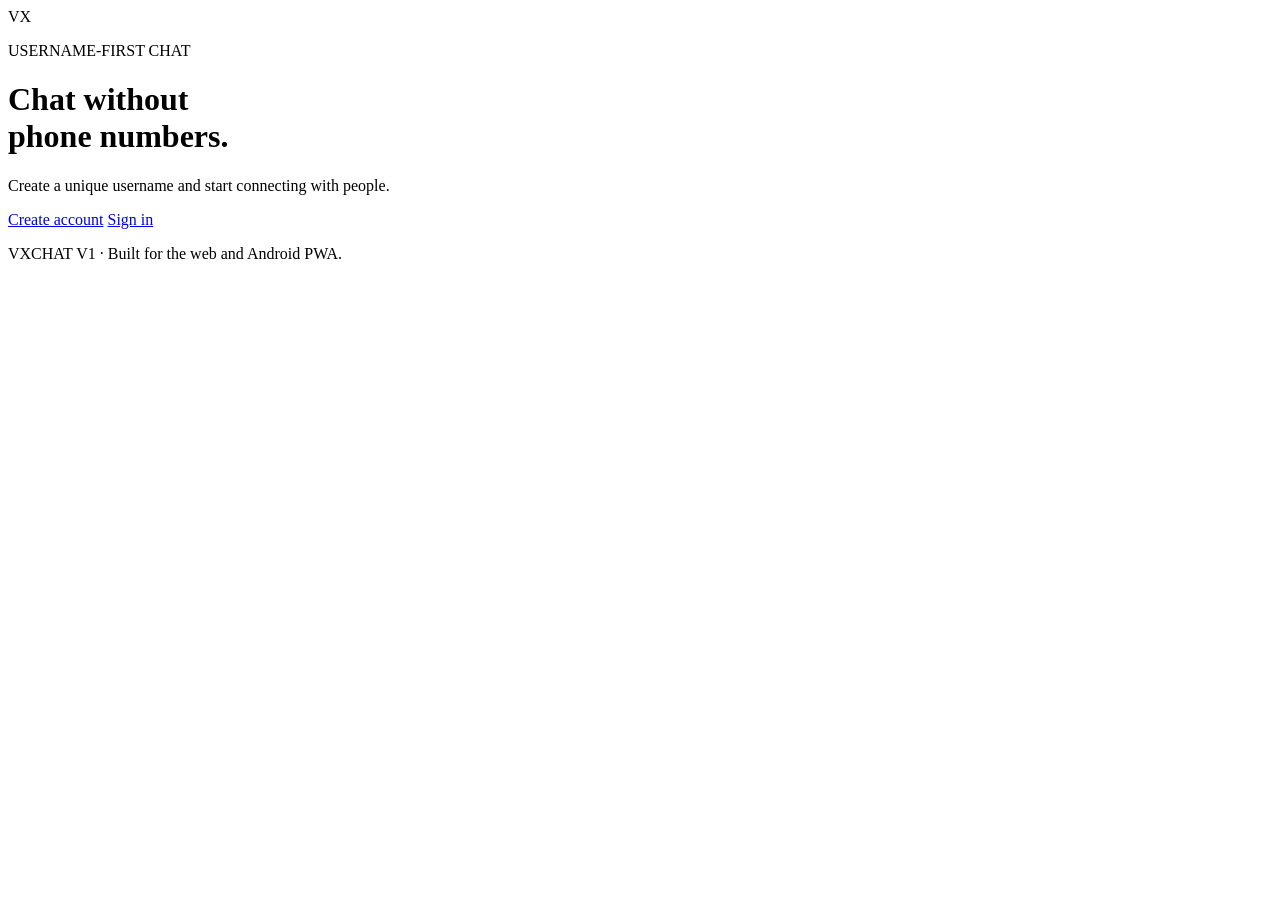
==== index.html @ 8b76cb80 "Add files via upload" ====
<!doctype html>
<html lang="id">
<head>
  <meta charset="utf-8">
  <meta name="viewport" content="width=device-width, initial-scale=1">
  <meta name="theme-color" content="#6d5dfc">
  <meta name="description" content="VXCHAT — public username-based chat.">
  <link rel="manifest" href="manifest.json">
  <link rel="stylesheet" href="css/style.css">
  <title>VXCHAT</title>
</head>
<body>
  <main class="landing">
    <div class="brand-mark">VX</div>
    <p class="eyebrow">USERNAME-FIRST CHAT</p>
    <h1>Chat without<br><span>phone numbers.</span></h1>
    <p class="lead">Create a unique username and start connecting with people.</p>
    <div class="actions">
      <a class="btn primary" href="register.html">Create account</a>
      <a class="btn ghost" href="login.html">Sign in</a>
    </div>
    <p class="muted">VXCHAT V1 · Built for the web and Android PWA.</p>
  </main>
  <script>
    if ("serviceWorker" in navigator) navigator.serviceWorker.register("sw.js").catch(console.error);
  </script>
</body>
</html>
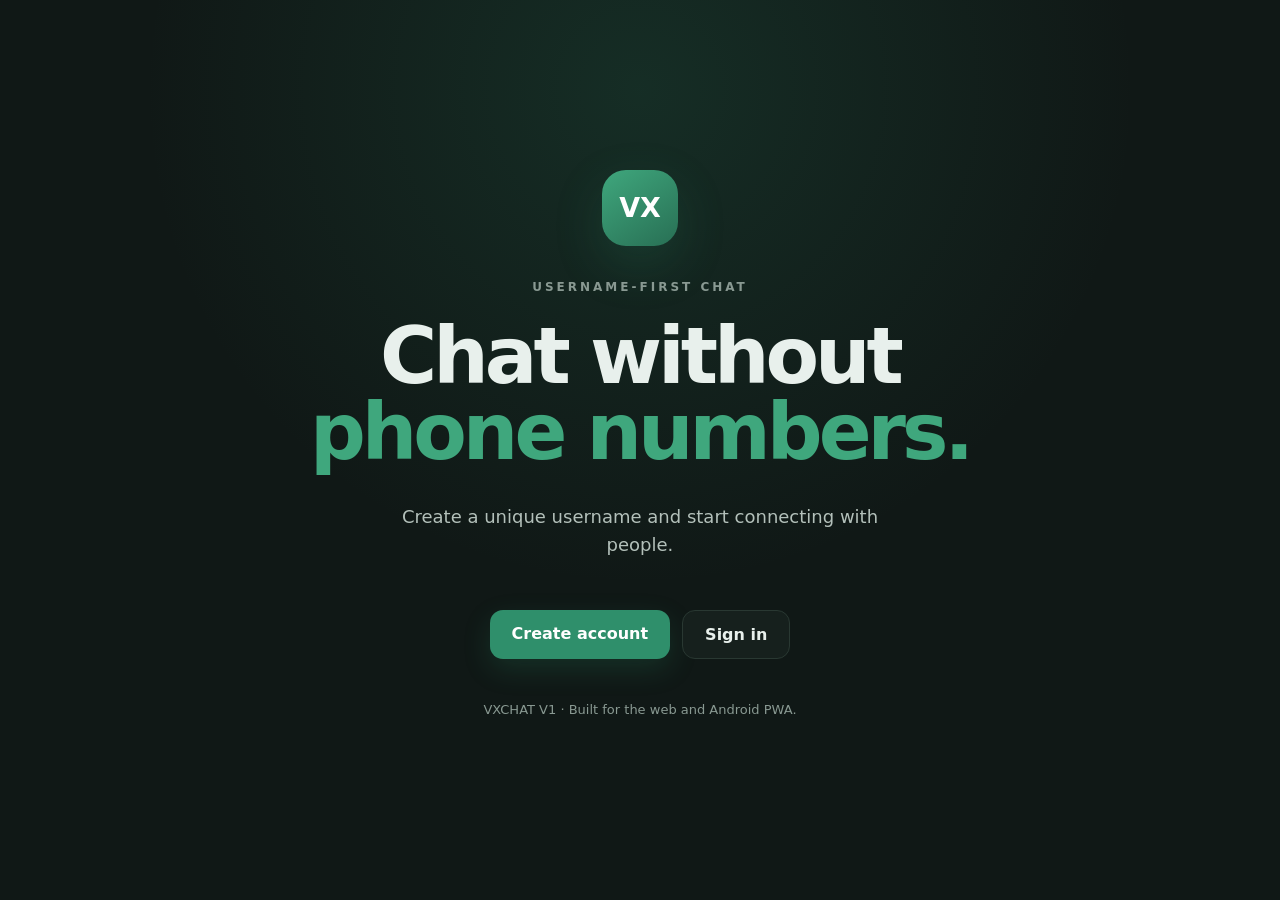
==== commit e89a49a9: "Update index.html" ====
--- a/index.html
+++ b/index.html
@@ -3,7 +3,7 @@
 <head>
   <meta charset="utf-8">
   <meta name="viewport" content="width=device-width, initial-scale=1">
-  <meta name="theme-color" content="#6d5dfc">
+  <meta name="theme-color" content="#101816">
   <meta name="description" content="VXCHAT — public username-based chat.">
   <link rel="manifest" href="manifest.json">
   <link rel="stylesheet" href="css/style.css">
--- a/css/style.css
+++ b/css/style.css
@@ -0,0 +1,839 @@
+/* =========================================================
+   VXCHAT — FINAL UI V1
+   Theme: Dark Charcoal + Muted Green
+   ========================================================= */
+
+*{
+  box-sizing:border-box;
+}
+
+html,
+body{
+  margin:0;
+  min-height:100%;
+  font-family:Inter,ui-sans-serif,system-ui,-apple-system,BlinkMacSystemFont,"Segoe UI",sans-serif;
+  background:#101816;
+  color:#e8f0ec;
+}
+
+body{
+  overflow-x:hidden;
+}
+
+a{
+  color:inherit;
+  text-decoration:none;
+}
+
+button,
+input{
+  font:inherit;
+}
+
+
+/* =========================================================
+   COLORS
+   ========================================================= */
+
+:root{
+  --bg:#101816;
+  --bg-soft:#121c19;
+  --surface:#16201d;
+  --surface-2:#1a2521;
+  --input:#1c2824;
+  --border:#293832;
+
+  --green:#2f8f6b;
+  --green-light:#3fa77d;
+  --green-dark:#286f54;
+
+  --text:#e8f0ec;
+  --text-soft:#b3c0ba;
+  --muted:#899992;
+
+  --danger:#d96f79;
+  --shadow:rgba(0,0,0,.28);
+}
+
+
+/* =========================================================
+   LANDING
+   ========================================================= */
+
+.landing{
+  min-height:100vh;
+  display:grid;
+  place-content:center;
+  text-align:center;
+  padding:32px;
+  background:
+    radial-gradient(
+      circle at 50% 10%,
+      rgba(47,143,107,.18) 0,
+      rgba(16,24,22,0) 48%
+    ),
+    var(--bg);
+}
+
+.brand-mark{
+  width:76px;
+  height:76px;
+  border-radius:24px;
+  display:grid;
+  place-items:center;
+  margin:0 auto 22px;
+  background:linear-gradient(
+    145deg,
+    var(--green-light),
+    var(--green-dark)
+  );
+  color:#fff;
+  font-size:27px;
+  font-weight:900;
+  box-shadow:0 18px 50px rgba(47,143,107,.20);
+}
+
+.brand-mark.small{
+  width:56px;
+  height:56px;
+  border-radius:18px;
+  font-size:20px;
+  margin:0 0 18px;
+}
+
+.eyebrow{
+  font-size:12px;
+  letter-spacing:3px;
+  color:var(--muted);
+  font-weight:800;
+}
+
+.landing h1{
+  font-size:clamp(44px,8vw,78px);
+  line-height:.98;
+  letter-spacing:-4px;
+  margin:12px 0;
+}
+
+.landing h1 span{
+  color:var(--green-light);
+}
+
+.lead{
+  max-width:520px;
+  margin:20px auto;
+  color:var(--text-soft);
+  font-size:18px;
+  line-height:1.6;
+}
+
+.actions{
+  display:flex;
+  gap:12px;
+  justify-content:center;
+  flex-wrap:wrap;
+  margin:30px 0;
+}
+
+
+/* =========================================================
+   BUTTONS
+   ========================================================= */
+
+.btn{
+  border:0;
+  border-radius:13px;
+  padding:14px 22px;
+  font-weight:800;
+  cursor:pointer;
+  transition:
+    background .18s ease,
+    transform .18s ease,
+    border-color .18s ease;
+}
+
+.btn:hover{
+  transform:translateY(-1px);
+}
+
+.btn:active{
+  transform:translateY(0);
+}
+
+.btn.primary{
+  background:var(--green);
+  color:#fff;
+  box-shadow:0 10px 28px rgba(47,143,107,.20);
+}
+
+.btn.primary:hover{
+  background:var(--green-light);
+}
+
+.btn.ghost{
+  background:var(--surface);
+  border:1px solid var(--border);
+  color:var(--text);
+}
+
+.btn.ghost:hover{
+  background:var(--surface-2);
+  border-color:#395047;
+}
+
+.btn.full{
+  width:100%;
+}
+
+.muted{
+  color:var(--muted);
+  font-size:13px;
+  display:block;
+}
+
+
+/* =========================================================
+   AUTH — LOGIN / REGISTER
+   ========================================================= */
+
+.auth-page{
+  min-height:100vh;
+  display:grid;
+  place-items:center;
+  padding:20px;
+  background:
+    radial-gradient(
+      circle at 50% 0,
+      rgba(47,143,107,.17),
+      transparent 55%
+    ),
+    var(--bg);
+}
+
+.auth-card{
+  width:min(440px,100%);
+  padding:34px;
+  border:1px solid var(--border);
+  background:rgba(22,32,29,.94);
+  border-radius:25px;
+  box-shadow:0 25px 80px var(--shadow);
+  backdrop-filter:blur(14px);
+}
+
+.back{
+  color:var(--muted);
+  font-size:14px;
+  transition:color .18s ease;
+}
+
+.back:hover{
+  color:var(--text);
+}
+
+.auth-card h1{
+  font-size:32px;
+  margin:0 0 8px;
+  letter-spacing:-1px;
+}
+
+.auth-card form{
+  display:grid;
+  gap:16px;
+  margin-top:26px;
+}
+
+.auth-card label{
+  display:grid;
+  gap:7px;
+  color:var(--text-soft);
+  font-size:13px;
+  font-weight:700;
+}
+
+.auth-card input,
+.search-box input,
+.message-form input{
+  width:100%;
+  border:1px solid var(--border);
+  background:var(--input);
+  color:var(--text);
+  padding:13px 14px;
+  border-radius:12px;
+  outline:none;
+  transition:
+    border-color .18s ease,
+    background .18s ease,
+    box-shadow .18s ease;
+}
+
+.auth-card input::placeholder,
+.search-box input::placeholder,
+.message-form input::placeholder{
+  color:#718078;
+}
+
+.auth-card input:focus,
+.search-box input:focus,
+.message-form input:focus{
+  border-color:var(--green);
+  background:#1d2a26;
+  box-shadow:0 0 0 3px rgba(47,143,107,.10);
+}
+
+.form-message{
+  min-height:20px;
+  margin:0;
+  font-size:13px;
+  color:var(--danger);
+}
+
+.switch{
+  text-align:center;
+  color:var(--muted);
+  font-size:13px;
+  margin-bottom:0;
+}
+
+.switch a{
+  color:var(--green-light);
+  font-weight:800;
+}
+
+
+/* =========================================================
+   CHAT PAGE
+   ========================================================= */
+
+.chat-page{
+  background:var(--bg);
+  min-height:100vh;
+}
+
+
+/* =========================================================
+   TOP BAR
+   ========================================================= */
+
+.topbar{
+  height:64px;
+  border-bottom:1px solid var(--border);
+  background:rgba(18,28,25,.96);
+  display:flex;
+  align-items:center;
+  justify-content:space-between;
+  padding:0 18px;
+  position:relative;
+  z-index:10;
+}
+
+.brand-inline{
+  font-weight:900;
+  letter-spacing:.5px;
+  display:flex;
+  align-items:center;
+}
+
+.brand-dot{
+  display:inline-grid;
+  place-items:center;
+  width:34px;
+  height:34px;
+  border-radius:11px;
+  background:var(--green);
+  color:#fff;
+  margin-right:9px;
+  font-size:11px;
+  box-shadow:0 7px 20px rgba(47,143,107,.18);
+}
+
+.top-actions{
+  display:flex;
+  gap:8px;
+}
+
+.icon-btn{
+  width:38px;
+  height:38px;
+  border:1px solid var(--border);
+  background:var(--surface);
+  color:var(--text-soft);
+  border-radius:11px;
+  cursor:pointer;
+  transition:
+    background .18s ease,
+    color .18s ease,
+    border-color .18s ease;
+}
+
+.icon-btn:hover{
+  background:var(--surface-2);
+  color:var(--text);
+  border-color:#3b5148;
+}
+
+
+/* =========================================================
+   MAIN CHAT LAYOUT
+   ========================================================= */
+
+.chat-layout{
+  height:calc(100vh - 64px);
+  display:grid;
+  grid-template-columns:330px minmax(0,1fr);
+}
+
+
+/* =========================================================
+   SIDEBAR
+   ========================================================= */
+
+.sidebar{
+  border-right:1px solid var(--border);
+  background:#121c19;
+  padding:16px;
+  overflow:auto;
+}
+
+.user-card{
+  display:flex;
+  align-items:center;
+  gap:11px;
+  padding:7px 8px 18px;
+}
+
+.avatar{
+  width:42px;
+  height:42px;
+  border-radius:14px;
+  background:linear-gradient(
+    145deg,
+    var(--green-light),
+    var(--green-dark)
+  );
+  display:grid;
+  place-items:center;
+  font-weight:900;
+  color:#fff;
+  flex:none;
+  box-shadow:0 7px 20px rgba(47,143,107,.14);
+}
+
+.search-box{
+  margin-bottom:12px;
+  position:relative;
+}
+
+.search-box input{
+  height:46px;
+  padding-left:15px;
+}
+
+.results{
+  display:grid;
+  gap:5px;
+}
+
+.result{
+  display:flex;
+  align-items:center;
+  gap:10px;
+  padding:11px;
+  border-radius:12px;
+  cursor:pointer;
+  transition:background .15s ease;
+}
+
+.result:hover{
+  background:var(--surface-2);
+}
+
+.result strong,
+.conversation-item strong{
+  font-size:14px;
+}
+
+.sidebar-label{
+  font-size:11px;
+  text-transform:uppercase;
+  letter-spacing:1.5px;
+  color:#708078;
+  margin:20px 8px 8px;
+}
+
+.conversation-list{
+  display:grid;
+  gap:4px;
+}
+
+.conversation-item{
+  display:flex;
+  align-items:center;
+  gap:10px;
+  padding:11px;
+  border-radius:12px;
+  cursor:pointer;
+  transition:background .15s ease;
+}
+
+.conversation-item:hover{
+  background:var(--surface-2);
+}
+
+.conversation-item .avatar{
+  width:38px;
+  height:38px;
+  border-radius:12px;
+}
+
+.conversation-item .muted{
+  overflow:hidden;
+  text-overflow:ellipsis;
+  white-space:nowrap;
+}
+
+
+/* =========================================================
+   CONVERSATION AREA
+   ========================================================= */
+
+.conversation{
+  min-width:0;
+  position:relative;
+  background:#101816;
+}
+
+.empty-state{
+  height:100%;
+  display:grid;
+  place-content:center;
+  text-align:center;
+  color:#77857f;
+  padding:30px;
+}
+
+.empty-icon{
+  font-size:42px;
+  opacity:.85;
+}
+
+.empty-state h2{
+  color:#cbd6d1;
+  margin:10px 0 5px;
+}
+
+.empty-state p{
+  margin:0;
+  color:#7e8b85;
+}
+
+
+/* =========================================================
+   CHAT WINDOW
+   ========================================================= */
+
+.chat-window{
+  height:100%;
+  display:grid;
+  grid-template-rows:64px minmax(0,1fr) 68px;
+  background:#101816;
+}
+
+.chat-header{
+  border-bottom:1px solid var(--border);
+  display:flex;
+  align-items:center;
+  gap:11px;
+  padding:10px 18px;
+  background:#121c19;
+}
+
+.chat-header .avatar{
+  width:40px;
+  height:40px;
+  border-radius:13px;
+}
+
+.chat-header strong{
+  color:var(--text);
+  font-size:14px;
+}
+
+.chat-header .muted{
+  margin-top:2px;
+}
+
+
+/* =========================================================
+   MESSAGES
+   ========================================================= */
+
+.messages{
+  overflow:auto;
+  padding:22px;
+  display:flex;
+  flex-direction:column;
+  gap:8px;
+  scroll-behavior:smooth;
+}
+
+.messages::-webkit-scrollbar,
+.sidebar::-webkit-scrollbar{
+  width:7px;
+}
+
+.messages::-webkit-scrollbar-track,
+.sidebar::-webkit-scrollbar-track{
+  background:transparent;
+}
+
+.messages::-webkit-scrollbar-thumb,
+.sidebar::-webkit-scrollbar-thumb{
+  background:#2a3833;
+  border-radius:10px;
+}
+
+.messages::-webkit-scrollbar-thumb:hover,
+.sidebar::-webkit-scrollbar-thumb:hover{
+  background:#354841;
+}
+
+.bubble{
+  max-width:min(70%,520px);
+  padding:10px 13px;
+  border-radius:16px;
+  background:#1d2925;
+  color:#e5ece8;
+  align-self:flex-start;
+  white-space:pre-wrap;
+  word-break:break-word;
+  border:1px solid #293832;
+  line-height:1.45;
+  box-shadow:0 3px 12px rgba(0,0,0,.10);
+}
+
+.bubble.mine{
+  background:var(--green-dark);
+  border-color:#327d61;
+  color:#f2faf6;
+  align-self:flex-end;
+}
+
+.bubble time{
+  display:block;
+  font-size:10px;
+  opacity:.55;
+  margin-top:4px;
+  text-align:right;
+}
+
+
+/* =========================================================
+   MESSAGE INPUT
+   ========================================================= */
+
+.message-form{
+  display:flex;
+  gap:8px;
+  padding:12px 16px;
+  border-top:1px solid var(--border);
+  background:#121c19;
+}
+
+.message-form input{
+  min-width:0;
+  height:44px;
+}
+
+.send-btn{
+  width:46px;
+  min-width:46px;
+  border:0;
+  border-radius:13px;
+  background:var(--green);
+  color:#fff;
+  font-size:18px;
+  cursor:pointer;
+  transition:
+    background .18s ease,
+    transform .18s ease;
+}
+
+.send-btn:hover{
+  background:var(--green-light);
+  transform:translateY(-1px);
+}
+
+.send-btn:active{
+  transform:translateY(0);
+}
+
+
+/* =========================================================
+   GENERAL
+   ========================================================= */
+
+.hidden{
+  display:none!important;
+}
+
+::selection{
+  background:rgba(63,167,125,.30);
+  color:#fff;
+}
+
+
+/* =========================================================
+   MOBILE
+   ========================================================= */
+
+@media(max-width:720px){
+
+  html,
+  body{
+    width:100%;
+    min-height:100%;
+  }
+
+  .landing{
+    padding:24px 18px;
+  }
+
+  .landing h1{
+    letter-spacing:-2px;
+  }
+
+  .lead{
+    font-size:16px;
+  }
+
+  .auth-page{
+    padding:14px;
+  }
+
+  .auth-card{
+    padding:26px 20px;
+    border-radius:21px;
+  }
+
+  .auth-card h1{
+    font-size:28px;
+  }
+
+  .topbar{
+    height:58px;
+    padding:0 12px;
+  }
+
+  .chat-layout{
+    height:auto;
+    min-height:calc(100vh - 58px);
+    display:grid;
+    grid-template-columns:1fr;
+  }
+
+  /*
+     Mobile:
+     sidebar tetap terlihat supaya Search username
+     bisa digunakan.
+  */
+  .sidebar{
+    display:block;
+    border-right:none;
+    border-bottom:1px solid var(--border);
+    padding:12px;
+    max-height:none;
+    overflow:visible;
+  }
+
+  .user-card{
+    padding:4px 6px 12px;
+  }
+
+  .search-box{
+    margin-bottom:8px;
+  }
+
+  .search-box input{
+    height:44px;
+  }
+
+  .sidebar-label{
+    margin-top:14px;
+  }
+
+  .conversation-list{
+    max-height:190px;
+    overflow:auto;
+  }
+
+  .conversation{
+    min-height:calc(100vh - 58px);
+  }
+
+  .chat-window{
+    min-height:calc(100vh - 58px);
+    height:calc(100vh - 58px);
+    display:grid;
+    grid-template-rows:58px minmax(0,1fr) 64px;
+  }
+
+  .chat-header{
+    padding:8px 12px;
+  }
+
+  .messages{
+    padding:14px 12px;
+  }
+
+  .bubble{
+    max-width:82%;
+  }
+
+  .message-form{
+    padding:9px 10px;
+  }
+
+  .message-form input{
+    height:44px;
+  }
+
+  .send-btn{
+    height:44px;
+    width:44px;
+    min-width:44px;
+  }
+}
+
+
+/* =========================================================
+   VERY SMALL PHONES
+   ========================================================= */
+
+@media(max-width:380px){
+
+  .brand-inline{
+    font-size:14px;
+  }
+
+  .brand-dot{
+    width:31px;
+    height:31px;
+  }
+
+  .top-actions{
+    gap:5px;
+  }
+
+  .icon-btn{
+    width:35px;
+    height:35px;
+  }
+
+  .auth-card{
+    padding:23px 17px;
+  }
+
+  .bubble{
+    max-width:88%;
+  }
+      }
